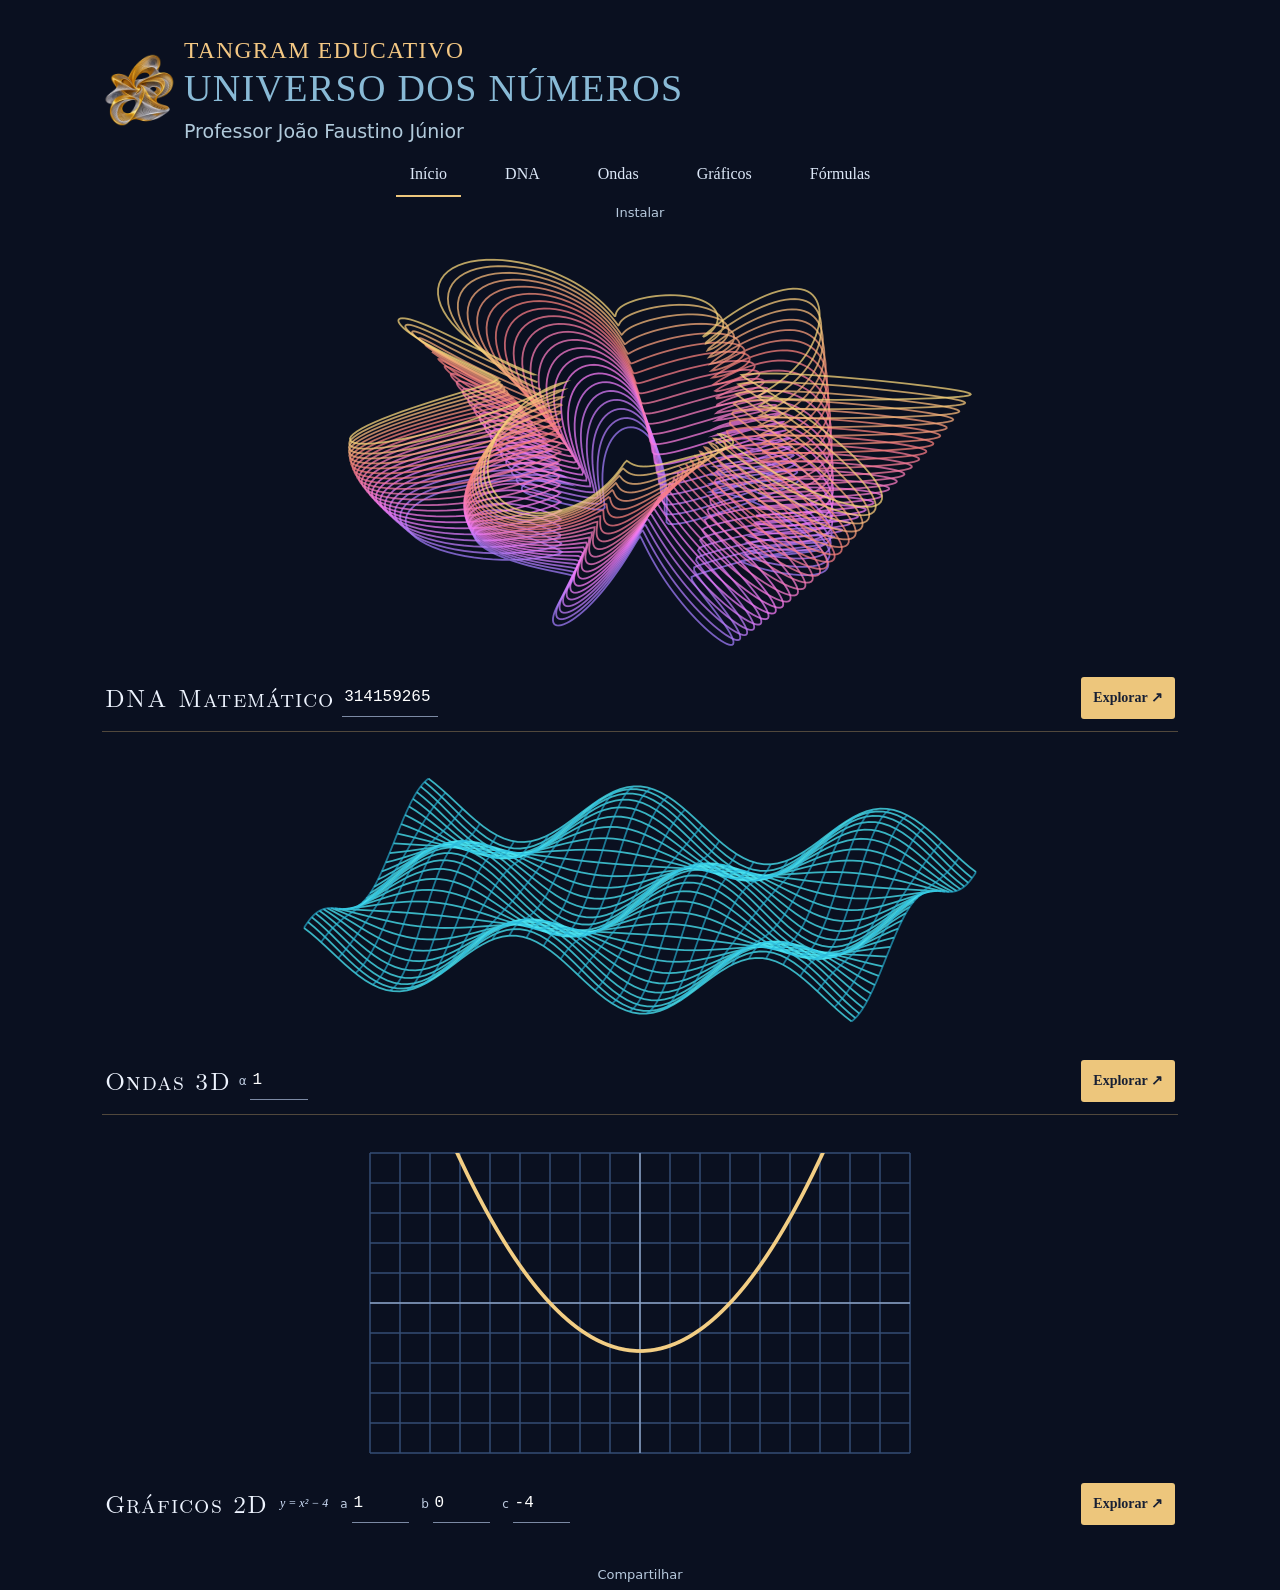
==== index.html @ c6bdda07 "Sincroniza a página e os scripts da seção Fórmulas" ====
<!doctype html>
<html lang="pt-BR"><head><meta charset="utf-8"><meta name="viewport" content="width=device-width,initial-scale=1">
<title>Tangram — Universo dos Números</title>
<style>
*{box-sizing:border-box}body{margin:0;background:#0a1020;color:#eef4ff;font:16px system-ui}header,main{max-width:1120px;margin:auto;padding:22px}header{padding-top:36px}h1{font-size:clamp(30px,6vw,58px);margin:8px 0;letter-spacing:-.04em}h2{margin:0 0 10px}p{color:#bac9df;line-height:1.55}.brand{color:#f3ce84;font-weight:700}nav,.tools{display:flex;gap:8px;flex-wrap:wrap}button{cursor:pointer;border:1px solid #41557a;border-radius:10px;padding:10px 14px;background:#15233f;color:inherit;font:inherit}button[aria-current=true],button[aria-pressed=true]{background:#f3ce84;color:#17223c}button:focus-visible,input:focus-visible{outline:2px solid #70dbef;outline-offset:3px}.lab{display:grid;grid-template-columns:minmax(0,2fr) minmax(245px,1fr);gap:16px}.card{border:1px solid #304365;border-radius:18px;padding:16px;background:#101b31}label{display:block;margin:12px 0}input[type=range]{width:100%;accent-color:#f3ce84}canvas{display:block;width:100%;height:clamp(300px,48vw,480px);background:#080f1f;border-radius:12px}.legend{display:flex;flex-wrap:wrap;gap:16px;margin-top:12px}.ref{color:#75d9ef}.current{color:#f3ce84}table{width:100%;border-collapse:collapse;text-align:right;font-variant-numeric:tabular-nums}th,td{padding:7px;border-bottom:1px solid #304365}iframe{width:100%;height:78vh;border:1px solid #304365;border-radius:16px}[hidden]{display:none!important}@media(max-width:680px){.lab{grid-template-columns:1fr}header,main{padding:14px}}

.feature-grid{display:grid;grid-template-columns:repeat(2,minmax(0,1fr));gap:16px}.feature{border:1px solid #344568;border-radius:20px;overflow:hidden;background:#101b31}.feature canvas{height:clamp(190px,26vw,300px);border-radius:0}.feature-copy{padding:20px}.feature-copy p{margin:0 0 16px}.feature-copy button{background:#f3ce84;color:#17223c;font-weight:700}.feature.waves button{background:#9ce7f2}.feature h2{font-size:clamp(23px,3vw,34px)}@media(max-width:620px){.feature-grid{grid-template-columns:1fr}}

.feature.graph{grid-column:1/-1}.feature-copy{padding:12px 16px}.feature h2{margin:0 0 8px;font-size:clamp(20px,2.8vw,27px)}.feature h2 span{font:italic 1.2em Georgia,serif;color:#f3ce84;margin-right:.28em}.waves h2 span{color:#9ce7f2}.graph h2 span{color:#aabfff}.feature-actions{display:flex;align-items:center;flex-wrap:wrap;gap:8px}.feature-actions label{margin:0;color:#bfcde2;font-size:13px}.feature-actions input{color:#fff;background:#080f1f;border:1px solid #53678a;border-radius:8px;padding:8px;font:16px ui-monospace,monospace;width:6ch}.feature-actions input[type=text]{width:min(15ch,46vw)}.feature-actions button{margin-left:auto;padding:8px 12px;font-size:14px}.formula-text{font:italic 16px Georgia,serif;color:#d5e5ff}.feature canvas{height:clamp(200px,28vw,345px);background:radial-gradient(ellipse at 50% 50%,#172644,#080f1f 75%)}.graph canvas{height:clamp(190px,24vw,285px)}.sr-only{position:absolute;width:1px;height:1px;overflow:hidden;clip-path:inset(50%)}@media(max-width:620px){header{padding-bottom:3px}nav button{font-size:13px;padding:8px 10px}.feature canvas{height:clamp(180px,51vw,260px)}}
.feature-copy{padding:9px 13px}.feature h2{font-size:clamp(17px,2.4vw,23px);margin-bottom:5px}.feature-actions label,.formula-text{font-size:12px}.feature-actions button{min-height:42px}.lab p{font-size:13px}@media(max-width:620px){.feature canvas{height:clamp(195px,55vw,290px)}}</style><link rel="stylesheet" href="titulos.css"><link rel="stylesheet" href="familia.css"><link rel="stylesheet" href="identidade/logo.css"><link rel="icon" href="identidade/favicon.png" type="image/png"><link rel="apple-touch-icon" href="identidade/apple-touch-icon.png"><link rel="stylesheet" href="galeria.css"><link rel="manifest" href="manifest.webmanifest"><meta name="theme-color" content="#0a1020"><meta property="og:type" content="website">
<meta property="og:title" content="Universo dos Números — Tangram Educativo">
<meta property="og:description" content="Transforme sequências em esculturas 3D e explore ondas, fractais e gráficos interativos.">
<meta property="og:url" content="https://joaofaustinojr.github.io/universo-dos-numeros/">
<meta property="og:image" content="https://joaofaustinojr.github.io/universo-dos-numeros/identidade/app-maskable-512.png">
<meta property="og:image:type" content="image/png">
<meta property="og:image:width" content="512">
<meta property="og:image:height" content="512">
<meta property="og:image:alt" content="Escultura matemática dourada e prateada">
<meta property="og:locale" content="pt_BR">
</head><body>
<header><div class="family-brand"><div class="family-wordmark">
  <h1><span class="family-name">Tangram Educativo</span> <span class="family-product"><span aria-hidden="true">/</span> Universo dos Números</span></h1>
  <p class="family-author">Professor João Faustino Júnior</p></div>
  <img class="family-emblem" src="identidade/escultura.webp" width="64" height="64" alt="">
</div>
<nav aria-label="Laboratórios"><button data-view="inicio">Início</button><button data-view="dna">DNA</button><button data-view="formas">Ondas</button><button data-view="grafico">Gráficos</button><button data-view="formulas">Fórmulas</button></nav><div class="app-actions"><button type="button" id="install-app">Instalar</button></div></header>
<main><section id="inicio" class="feature-grid" aria-label="Experiências em destaque">
<article class="feature"><canvas id="dnaPreview" role="img" aria-label="Escultura da sequência"></canvas><div class="feature-copy"><h2><span aria-hidden="true">φ</span> DNA Matemático</h2><div class="feature-actions"><label><span class="sr-only">Sequência</span><input id="homeSeed" type="text" inputmode="numeric" pattern="[0-9]+" maxlength="32" value="314159265"></label><button data-open="dna">Explorar <span aria-hidden="true">↗</span></button></div></div></article>
<article class="feature waves"><canvas id="wavePreview" role="img" aria-label="Superfície da onda"></canvas><div class="feature-copy"><h2><span aria-hidden="true">λ</span> Ondas 3D</h2><div class="feature-actions"><label><span aria-hidden="true">α</span><span class="sr-only">Amplitude</span> <input id="homeAmplitude" type="number" min="0" max="3" step=".1" value="1"></label><span class="formula-text">z = α sen(x) cos(y)</span><button data-open="formas">Explorar <span aria-hidden="true">↗</span></button></div></div></article>
<article class="feature graph"><canvas id="graphPreview" role="img" aria-label="Gráfico da função quadrática"></canvas><div class="feature-copy"><h2><span aria-hidden="true">Δ</span> Gráficos 2D</h2><div class="feature-actions"><span id="homeEquation" class="formula-text"></span><label>a <input data-coefficient="a" type="number" min="-3" max="3" step=".5"></label><label>b <input data-coefficient="b" type="number" min="-8" max="8" step=".5"></label><label>c <input data-coefficient="c" type="number" min="-12" max="12" step=".5"></label><button data-open="grafico">Explorar <span aria-hidden="true">↗</span></button></div></div></article>
</section><section id="grafico" class="lab" hidden>
<div class="card"><h2>Laboratório de Equações 2D</h2><p>Compare a função de referência com <strong>y = ax² + bx + c</strong>. O que acontece com as raízes quando você altera apenas c?</p>
<canvas id="plot" role="img" aria-label="Gráfico cartesiano das duas funções"></canvas>
<div class="legend"><span class="ref">┄ Referência y = x²</span><strong class="current" id="equation"></strong></div></div>
<div class="card"><h2>Coeficientes</h2>
<label>a <output id="aVal"></output><input id="a" type="range" min="-3" max="3" step=".5"></label>
<label>b <output id="bVal"></output><input id="b" type="range" min="-8" max="8" step=".5"></label>
<label>c <output id="cVal"></output><input id="c" type="range" min="-12" max="12" step=".5"></label>
<div class="tools"><button id="example">Usar x² − 4</button><button id="rootsToggle" aria-pressed="true">Marcar raízes</button></div>
<label>Equações sugeridas <select id="graphPreset">
<option value="">Escolher</option>
<option value="1,0,-4">Parábola · y = x² − 4</option>
<option value="-1,2,3">Arco · y = −x² + 2x + 3</option>
<option value="1,-4,4">Raiz dupla · y = (x − 2)²</option>
<option value="0,2,-1">Reta · y = 2x − 1</option>
</select></label><p id="roots" aria-live="polite"></p>
<table><caption>Tabela de valores</caption><thead><tr><th scope="col">x</th><th scope="col">x²</th><th scope="col">y</th></tr></thead><tbody id="values"></tbody></table><details style="margin:1rem 0"><summary>Fórmula que gera a imagem</summary><label>Colar coeficientes (a; b; c) <input id="paste-coefficients" placeholder="1; -5; 6"></label><button id="apply-coefficients">Aplicar</button><p id="paste-status" role="status"></p><p id="graph-calculation"></p><p>O gráfico liga os pontos (x, y) calculados pela função. Quando y = 0, o ponto está no eixo horizontal e x é uma raiz.</p></details>
</div></section>
<section id="dna" hidden><iframe title="DNA Matemático — Metamorfose V8" src="dna.html"></iframe></section>
<section id="formas" hidden><iframe title="Superfícies 3D, Fibonacci e fractais" src="formas.html"></iframe></section>
<section id="formulas" class="card" hidden><h2>Fórmulas</h2><p>Altere os valores, confira o cálculo e leve o resultado ao gerador.</p><div id="formula-sheets"></div></section></main>
<footer><div class="app-actions"><button type="button" id="share-app">Compartilhar</button></div><p id="app-status" role="status"></p></footer>
<script src="dna-model.js"></script><script src="laboratorio.js?v=5"></script><script src="pwa.js"></script><script src="fichas.js?v=5"></script></body></html>
---- titulos.css ----
@font-face {
  font-family: "Latin Modern Roman Caps";
  src: url("fonts/lmromancaps10-regular.otf") format("opentype");
  font-style: normal;
  font-weight: 400;
  font-display: swap;
}

main h1, main h2 {
  font-family: "Latin Modern Roman Caps", Georgia, serif;
  font-weight: 400;
  letter-spacing: .045em;
}
---- familia.css ----
.family-brand {
  padding-bottom: 17px;
  margin-bottom: 12px;
  border-bottom: 1px solid #53616a;
}

.family-brand h1 {
  margin: 0;
  color: #89bad6;
  font: 400 clamp(19px, 4.1vw, 36px)/1.22 Georgia, serif;
  letter-spacing: .035em;
  text-transform: uppercase;
}

.family-name {
  color: #f3c783;
}

.family-product {
  display: inline-block;
}

.family-author {
  margin: 8px 0 0;
  color: #b1cadb;
  font-size: clamp(14px, 2.6vw, 19px);
  line-height: 1.35;
}

@media (max-width: 480px) {
  .family-product { display: block; }
}
---- identidade/logo.css ----
.family-brand {
  display: flex;
  align-items: center;
  justify-content: flex-start;
  gap: 8px;
}
.family-emblem {
  width: clamp(50px, 9vw, 74px);
  height: auto;
  flex: none;
}
---- galeria.css ----
header { padding-bottom: 0; }
.family-brand { border: 0; padding-bottom: 0; margin-bottom: 8px; }
.family-emblem { order: -1; }
header nav { justify-content: center; gap: clamp(5px, 3vw, 30px); }
header nav button[data-view] {
  color: #dce7f7;
  background: transparent;
  border: 0;
  border-bottom: 2px solid transparent;
  border-radius: 0;
  font-family: Georgia, serif;
  min-height: 44px;
}
header nav button[data-view][aria-current="true"] { border-bottom-color: #edc67c; }
main { padding-top: 6px; }
.feature-grid { grid-template-columns: minmax(0, 1fr); gap: 0; }
.feature, .feature.graph {
  background: transparent;
  border: 0;
  border-radius: 0;
  padding: 8px 0 12px;
}
.feature + .feature { border-top: 1px solid #c8a66a60; }
.feature canvas, .feature.graph canvas {
  height: clamp(180px, 36vw, 360px);
  background: transparent;
}
.feature:first-child canvas { height: clamp(225px, 45vw, 435px); }
.feature-copy, .feature-actions { display: flex; align-items: center; flex-wrap: wrap; gap: 6px 12px; }
.feature-copy { padding: 0 3px; }
.feature h2 { margin: 0; font-size: clamp(15px, 2.5vw, 24px); }
.feature h2 span { display: none; }
.feature-actions { flex: 1 1 auto; }
.feature-actions input {
  background: transparent;
  border: 0;
  border-bottom: 1px solid #7c8aa4;
  border-radius: 0;
  padding: 5px 2px;
  min-height: 38px;
}
.feature-actions input[type="text"] { width: min(11ch, 40vw); }
.feature-actions button {
  background: #edc67c;
  color: #182034;
  border: 0;
  border-radius: 3px;
  font: 600 14px Georgia, serif;
}

.feature .feature-actions button[data-open] { background: #edc67c; }
.feature:not(.graph) .feature-copy {
  display: grid;
  grid-template-columns: auto minmax(0, 1fr);
  gap: 8px;
}
.feature:not(.graph) .feature-actions { flex-wrap: nowrap; gap: 8px; }
.feature:not(.graph) .feature-actions input[type="text"] { width: 10ch; }
.feature.waves .formula-text { display: none; }
.feature.waves canvas { height: clamp(145px, 29vw, 320px); }
@media (max-width: 480px) {
  .family-brand { gap: 6px; }
  .family-emblem { width: 40px; }
  .family-brand h1 { font-size: clamp(11px, 2.85vw, 14px); }
  .family-product { display: inline; }
  .family-author { font-size: 12px; margin-top: 4px; }
  .feature h2 { font-size: clamp(12px, 3.65vw, 17px); }
  .feature .feature-actions button[data-open] { font-size: 12px; padding-inline: 8px; }
  .feature:not(.graph) .feature-actions input[type="text"] { font-size: 16px; width: 9.5ch; }
}

.family-brand .family-name { display: block; font-size: .62em; }
.family-brand .family-product { display: block; font-size: 1em; }
.family-product > [aria-hidden="true"] { display: none; }
.family-brand h1 { font-size: clamp(16px, 3.4vw, 38px); }
@media (max-width: 480px) {
  header nav { gap: 2px; }
  header nav button[data-view] { padding-inline: 7px; }
}
.app-actions { display: flex; justify-content: center; gap: 12px; }
.app-actions button { background: transparent; border: 0; color: #b7c9dd; font-size: 13px; padding: 8px 10px; }
#app-status { text-align: center; font-size: 13px; overflow-wrap: anywhere; }
#app-status:empty { display: none; }
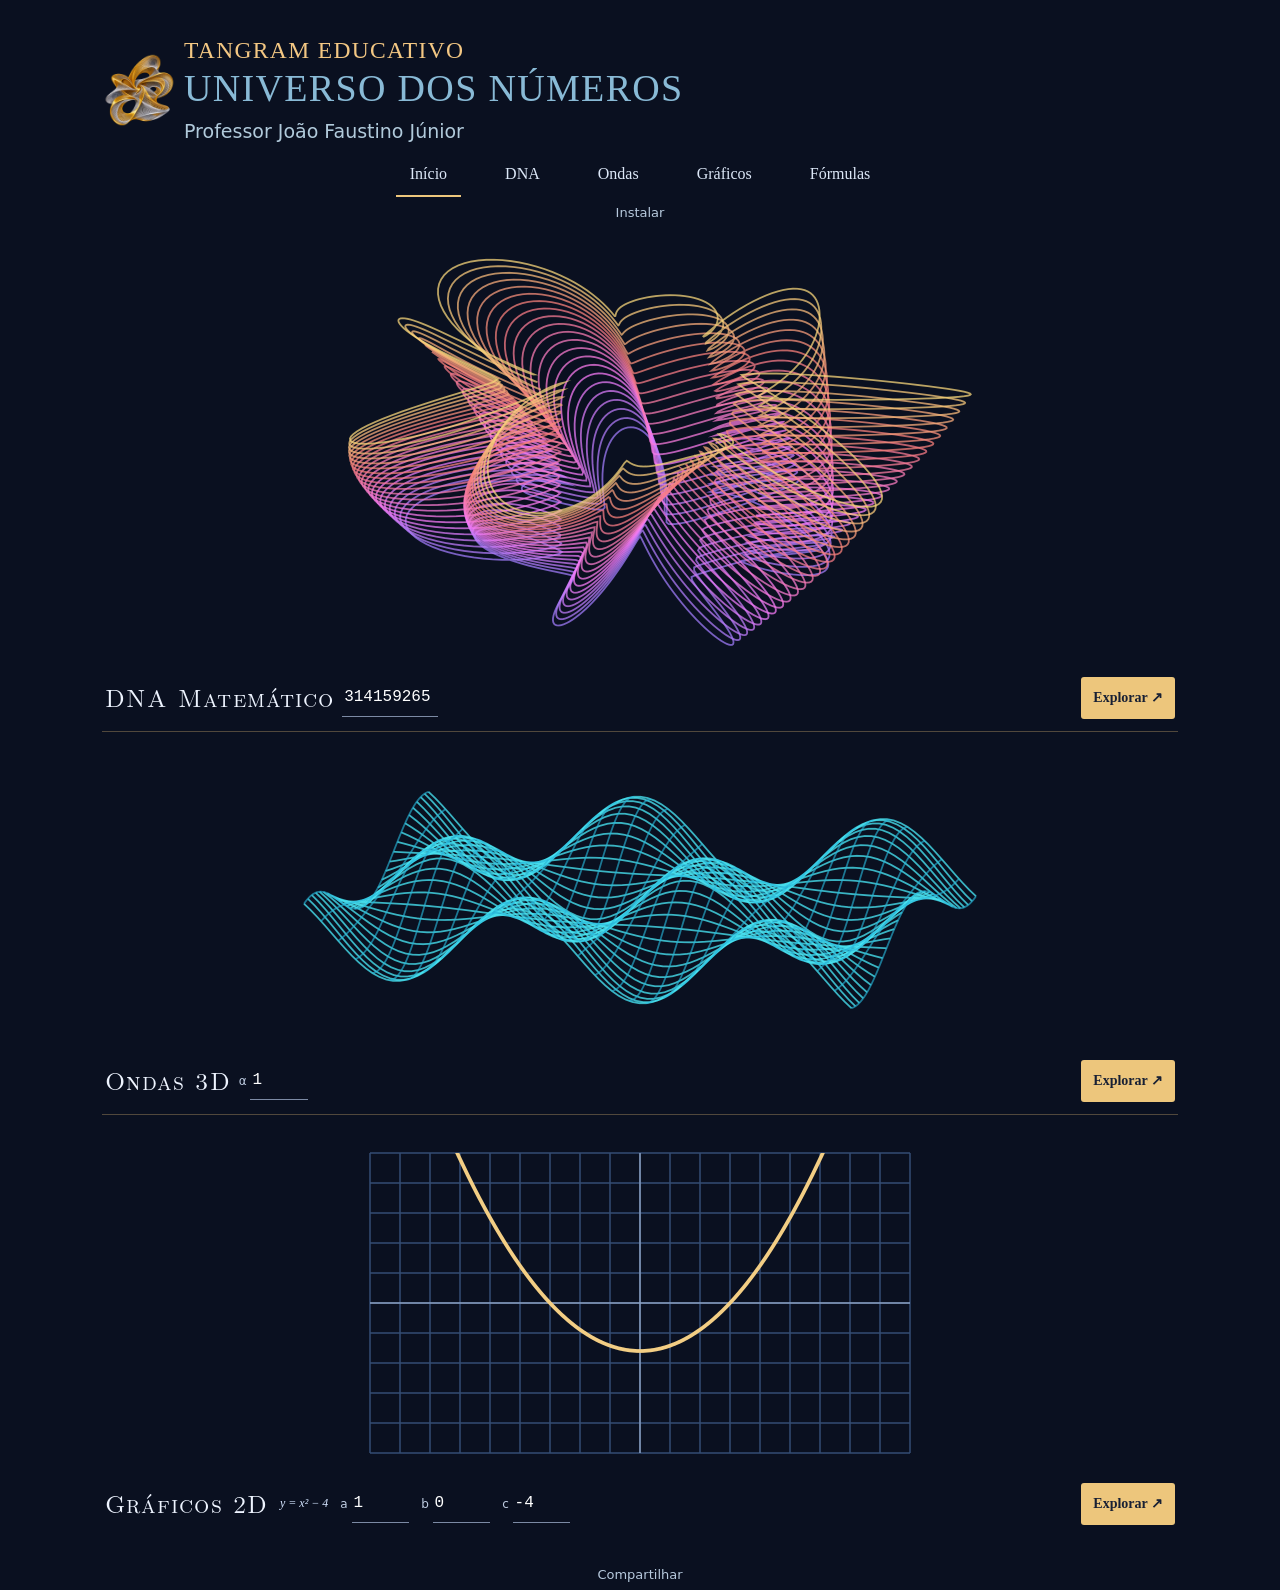
==== commit 65a18619: "Redesenha a prévia das ondas ao editar a amplitude" ====
--- a/index.html
+++ b/index.html
@@ -26,7 +26,7 @@
 <nav aria-label="Laboratórios"><button data-view="inicio">Início</button><button data-view="dna">DNA</button><button data-view="formas">Ondas</button><button data-view="grafico">Gráficos</button><button data-view="formulas">Fórmulas</button></nav><div class="app-actions"><button type="button" id="install-app">Instalar</button></div></header>
 <main><section id="inicio" class="feature-grid" aria-label="Experiências em destaque">
 <article class="feature"><canvas id="dnaPreview" role="img" aria-label="Escultura da sequência"></canvas><div class="feature-copy"><h2><span aria-hidden="true">φ</span> DNA Matemático</h2><div class="feature-actions"><label><span class="sr-only">Sequência</span><input id="homeSeed" type="text" inputmode="numeric" pattern="[0-9]+" maxlength="32" value="314159265"></label><button data-open="dna">Explorar <span aria-hidden="true">↗</span></button></div></div></article>
-<article class="feature waves"><canvas id="wavePreview" role="img" aria-label="Superfície da onda"></canvas><div class="feature-copy"><h2><span aria-hidden="true">λ</span> Ondas 3D</h2><div class="feature-actions"><label><span aria-hidden="true">α</span><span class="sr-only">Amplitude</span> <input id="homeAmplitude" type="number" min="0" max="3" step=".1" value="1"></label><span class="formula-text">z = α sen(x) cos(y)</span><button data-open="formas">Explorar <span aria-hidden="true">↗</span></button></div></div></article>
+<article class="feature waves"><canvas id="wavePreview" role="img" aria-label="Superfície da onda"></canvas><div class="feature-copy"><h2><span aria-hidden="true">λ</span> Ondas 3D</h2><div class="feature-actions"><label><span aria-hidden="true">α</span><span class="sr-only">Amplitude</span> <input id="homeAmplitude" type="number" min="0" max="3" step="any" inputmode="decimal" value="1"></label><span class="formula-text">z = α sen(x) cos(y)</span><button data-open="formas">Explorar <span aria-hidden="true">↗</span></button></div></div></article>
 <article class="feature graph"><canvas id="graphPreview" role="img" aria-label="Gráfico da função quadrática"></canvas><div class="feature-copy"><h2><span aria-hidden="true">Δ</span> Gráficos 2D</h2><div class="feature-actions"><span id="homeEquation" class="formula-text"></span><label>a <input data-coefficient="a" type="number" min="-3" max="3" step=".5"></label><label>b <input data-coefficient="b" type="number" min="-8" max="8" step=".5"></label><label>c <input data-coefficient="c" type="number" min="-12" max="12" step=".5"></label><button data-open="grafico">Explorar <span aria-hidden="true">↗</span></button></div></div></article>
 </section><section id="grafico" class="lab" hidden>
 <div class="card"><h2>Laboratório de Equações 2D</h2><p>Compare a função de referência com <strong>y = ax² + bx + c</strong>. O que acontece com as raízes quando você altera apenas c?</p>
@@ -50,4 +50,4 @@
 <section id="formas" hidden><iframe title="Superfícies 3D, Fibonacci e fractais" src="formas.html"></iframe></section>
 <section id="formulas" class="card" hidden><h2>Fórmulas</h2><p>Altere os valores, confira o cálculo e leve o resultado ao gerador.</p><div id="formula-sheets"></div></section></main>
 <footer><div class="app-actions"><button type="button" id="share-app">Compartilhar</button></div><p id="app-status" role="status"></p></footer>
-<script src="dna-model.js"></script><script src="laboratorio.js?v=5"></script><script src="pwa.js"></script><script src="fichas.js?v=5"></script></body></html>
+<script src="dna-model.js"></script><script src="laboratorio.js?v=8"></script><script src="pwa.js"></script><script src="fichas.js?v=7"></script></body></html>
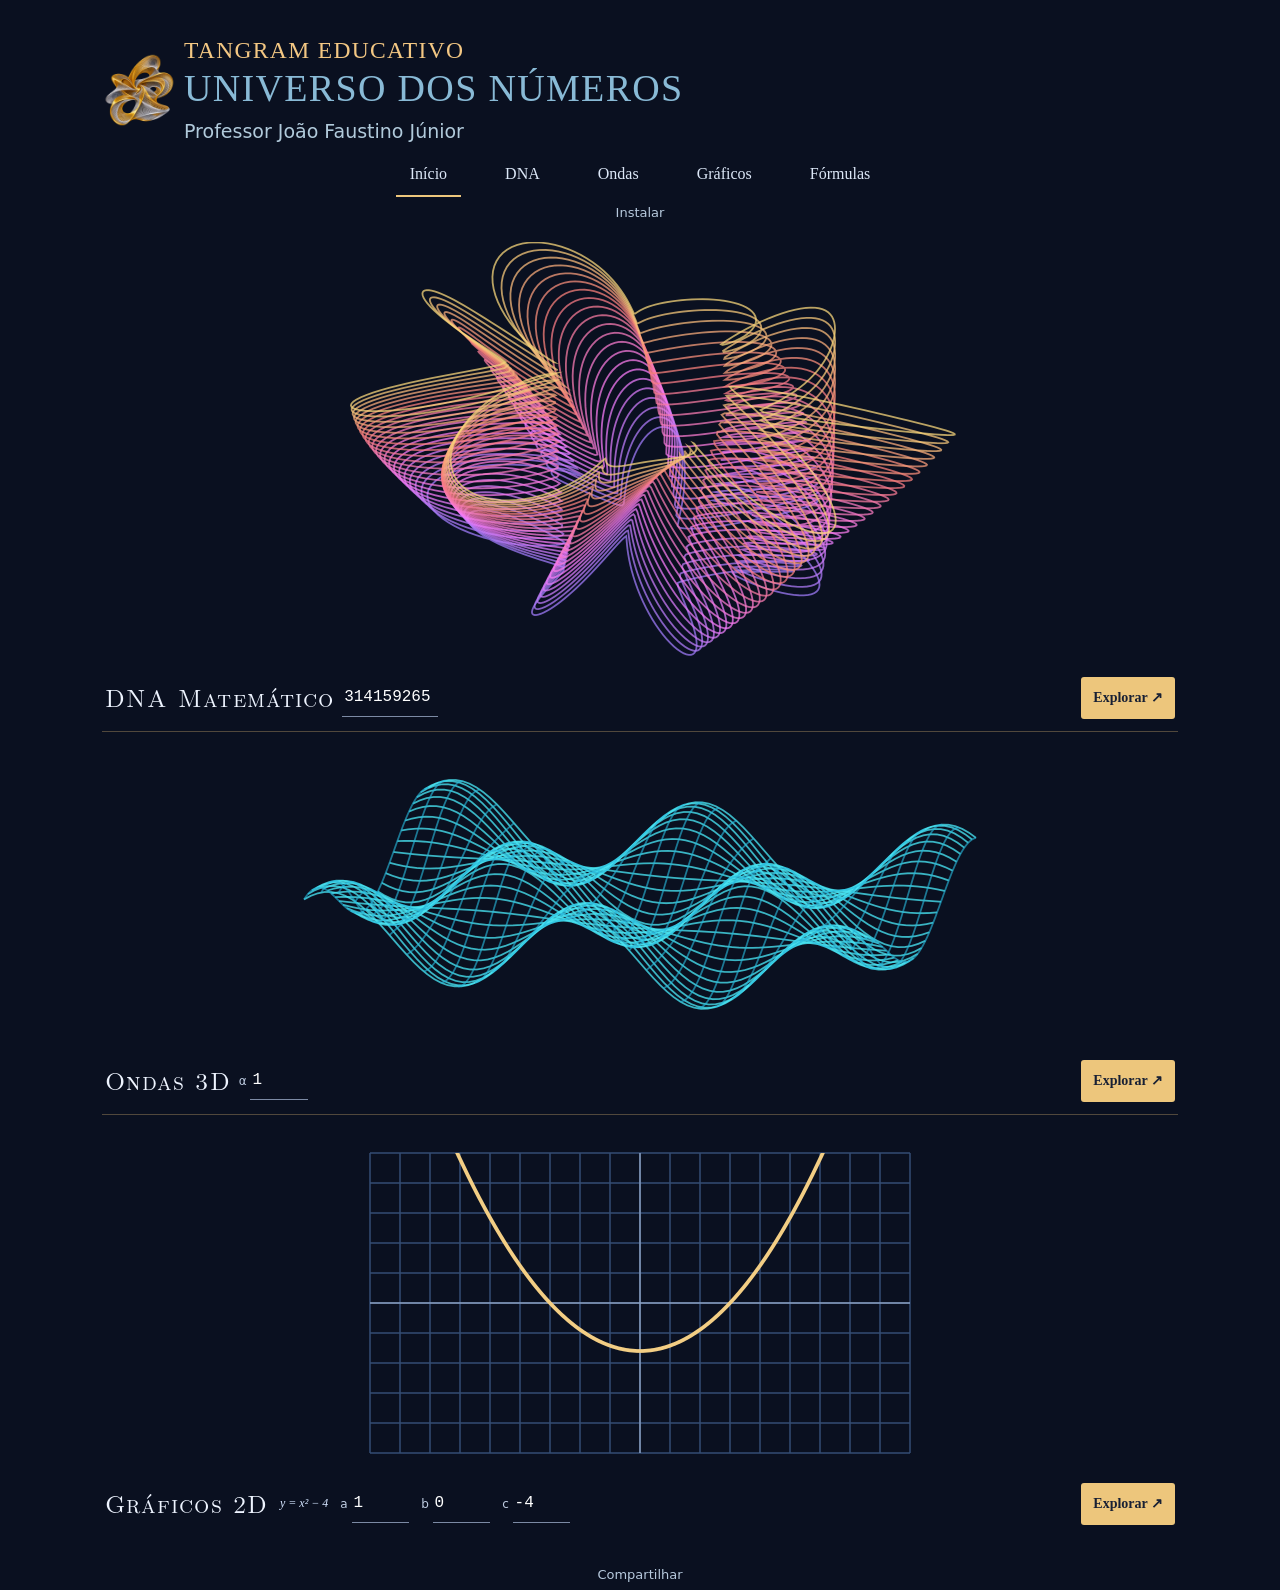
==== commit b23d8510: "Anima suavemente o DNA e as ondas na galeria" ====
--- a/index.html
+++ b/index.html
@@ -50,4 +50,4 @@
 <section id="formas" hidden><iframe title="Superfícies 3D, Fibonacci e fractais" src="formas.html"></iframe></section>
 <section id="formulas" class="card" hidden><h2>Fórmulas</h2><p>Altere os valores, confira o cálculo e leve o resultado ao gerador.</p><div id="formula-sheets"></div></section></main>
 <footer><div class="app-actions"><button type="button" id="share-app">Compartilhar</button></div><p id="app-status" role="status"></p></footer>
-<script src="dna-model.js"></script><script src="laboratorio.js?v=8"></script><script src="pwa.js"></script><script src="fichas.js?v=7"></script></body></html>
+<script src="dna-model.js"></script><script src="laboratorio.js?v=9"></script><script src="pwa.js"></script><script src="fichas.js?v=7"></script></body></html>
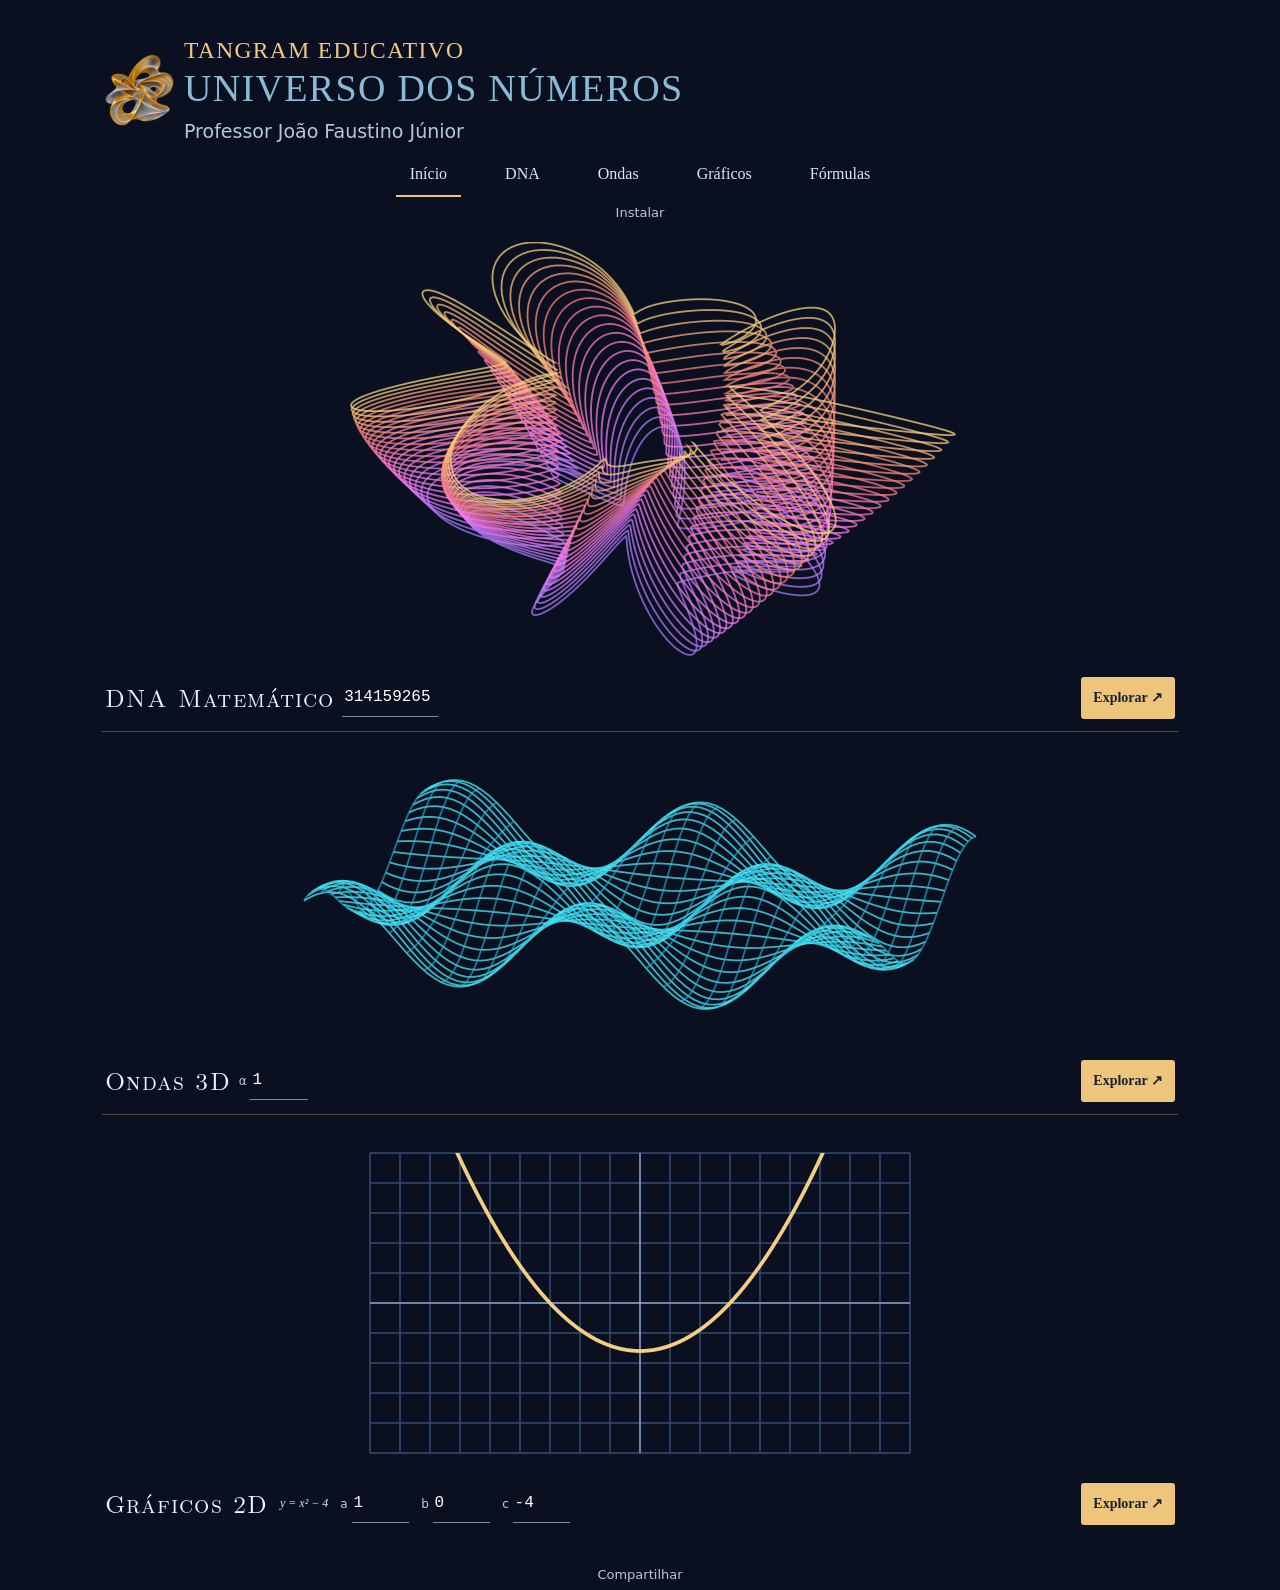
==== commit d89dc7ce: "Integra Google Analytics ao Universo dos Números" ====
--- a/index.html
+++ b/index.html
@@ -1,6 +1,13 @@
 <!doctype html>
 <html lang="pt-BR"><head><meta charset="utf-8"><meta name="viewport" content="width=device-width,initial-scale=1">
 <title>Tangram — Universo dos Números</title>
+<script async src="https://www.googletagmanager.com/gtag/js?id=G-KXDY9J9N3V"></script>
+<script>
+  window.dataLayer = window.dataLayer || [];
+  function gtag() { window.dataLayer.push(arguments); }
+  gtag('js', new Date());
+  gtag('config', 'G-KXDY9J9N3V');
+</script>
 <style>
 *{box-sizing:border-box}body{margin:0;background:#0a1020;color:#eef4ff;font:16px system-ui}header,main{max-width:1120px;margin:auto;padding:22px}header{padding-top:36px}h1{font-size:clamp(30px,6vw,58px);margin:8px 0;letter-spacing:-.04em}h2{margin:0 0 10px}p{color:#bac9df;line-height:1.55}.brand{color:#f3ce84;font-weight:700}nav,.tools{display:flex;gap:8px;flex-wrap:wrap}button{cursor:pointer;border:1px solid #41557a;border-radius:10px;padding:10px 14px;background:#15233f;color:inherit;font:inherit}button[aria-current=true],button[aria-pressed=true]{background:#f3ce84;color:#17223c}button:focus-visible,input:focus-visible{outline:2px solid #70dbef;outline-offset:3px}.lab{display:grid;grid-template-columns:minmax(0,2fr) minmax(245px,1fr);gap:16px}.card{border:1px solid #304365;border-radius:18px;padding:16px;background:#101b31}label{display:block;margin:12px 0}input[type=range]{width:100%;accent-color:#f3ce84}canvas{display:block;width:100%;height:clamp(300px,48vw,480px);background:#080f1f;border-radius:12px}.legend{display:flex;flex-wrap:wrap;gap:16px;margin-top:12px}.ref{color:#75d9ef}.current{color:#f3ce84}table{width:100%;border-collapse:collapse;text-align:right;font-variant-numeric:tabular-nums}th,td{padding:7px;border-bottom:1px solid #304365}iframe{width:100%;height:78vh;border:1px solid #304365;border-radius:16px}[hidden]{display:none!important}@media(max-width:680px){.lab{grid-template-columns:1fr}header,main{padding:14px}}
 
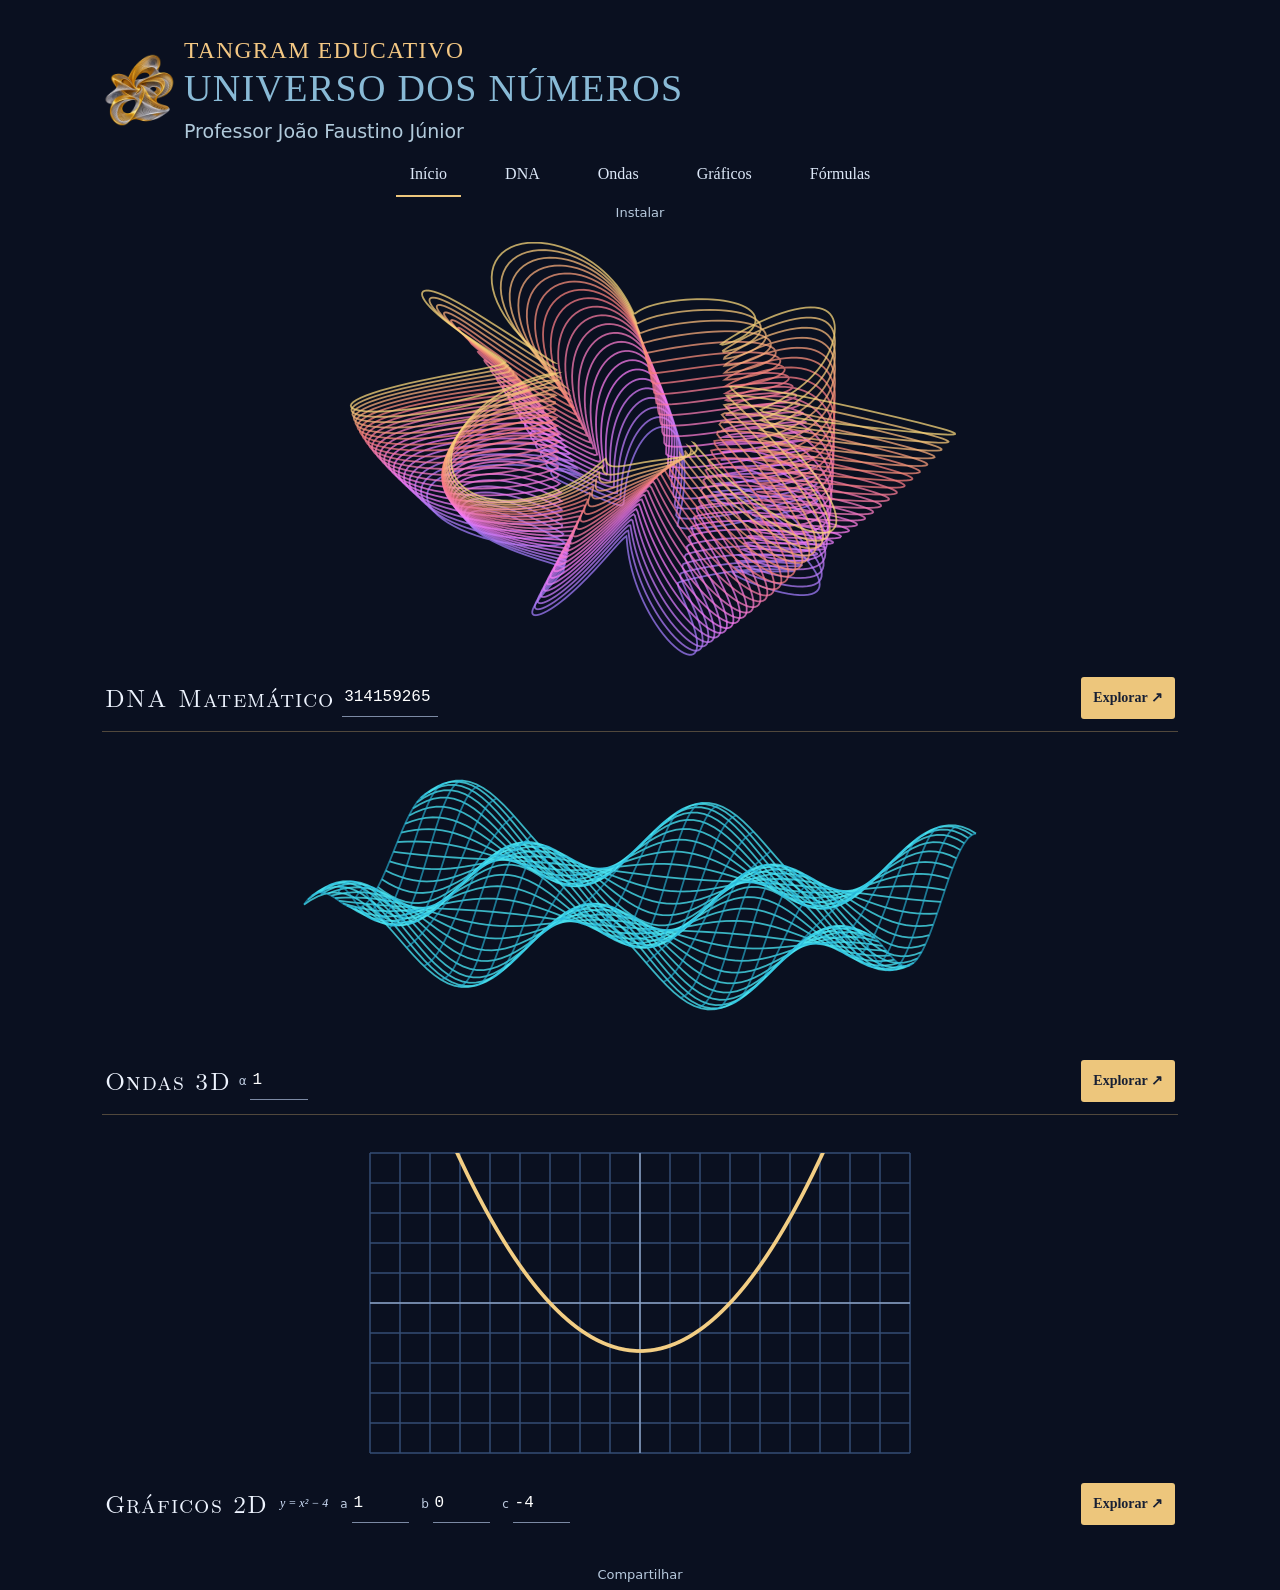
==== commit dcceacc6: "Materializa DNA e ondas em tela cheia" ====
--- a/index.html
+++ b/index.html
@@ -14,7 +14,7 @@
 .feature-grid{display:grid;grid-template-columns:repeat(2,minmax(0,1fr));gap:16px}.feature{border:1px solid #344568;border-radius:20px;overflow:hidden;background:#101b31}.feature canvas{height:clamp(190px,26vw,300px);border-radius:0}.feature-copy{padding:20px}.feature-copy p{margin:0 0 16px}.feature-copy button{background:#f3ce84;color:#17223c;font-weight:700}.feature.waves button{background:#9ce7f2}.feature h2{font-size:clamp(23px,3vw,34px)}@media(max-width:620px){.feature-grid{grid-template-columns:1fr}}
 
 .feature.graph{grid-column:1/-1}.feature-copy{padding:12px 16px}.feature h2{margin:0 0 8px;font-size:clamp(20px,2.8vw,27px)}.feature h2 span{font:italic 1.2em Georgia,serif;color:#f3ce84;margin-right:.28em}.waves h2 span{color:#9ce7f2}.graph h2 span{color:#aabfff}.feature-actions{display:flex;align-items:center;flex-wrap:wrap;gap:8px}.feature-actions label{margin:0;color:#bfcde2;font-size:13px}.feature-actions input{color:#fff;background:#080f1f;border:1px solid #53678a;border-radius:8px;padding:8px;font:16px ui-monospace,monospace;width:6ch}.feature-actions input[type=text]{width:min(15ch,46vw)}.feature-actions button{margin-left:auto;padding:8px 12px;font-size:14px}.formula-text{font:italic 16px Georgia,serif;color:#d5e5ff}.feature canvas{height:clamp(200px,28vw,345px);background:radial-gradient(ellipse at 50% 50%,#172644,#080f1f 75%)}.graph canvas{height:clamp(190px,24vw,285px)}.sr-only{position:absolute;width:1px;height:1px;overflow:hidden;clip-path:inset(50%)}@media(max-width:620px){header{padding-bottom:3px}nav button{font-size:13px;padding:8px 10px}.feature canvas{height:clamp(180px,51vw,260px)}}
-.feature-copy{padding:9px 13px}.feature h2{font-size:clamp(17px,2.4vw,23px);margin-bottom:5px}.feature-actions label,.formula-text{font-size:12px}.feature-actions button{min-height:42px}.lab p{font-size:13px}@media(max-width:620px){.feature canvas{height:clamp(195px,55vw,290px)}}</style><link rel="stylesheet" href="titulos.css"><link rel="stylesheet" href="familia.css"><link rel="stylesheet" href="identidade/logo.css"><link rel="icon" href="identidade/favicon.png" type="image/png"><link rel="apple-touch-icon" href="identidade/apple-touch-icon.png"><link rel="stylesheet" href="galeria.css"><link rel="manifest" href="manifest.webmanifest"><meta name="theme-color" content="#0a1020"><meta property="og:type" content="website">
+.feature-copy{padding:9px 13px}.feature h2{font-size:clamp(17px,2.4vw,23px);margin-bottom:5px}.feature-actions label,.formula-text{font-size:12px}.feature-actions button{min-height:42px}.lab p{font-size:13px}@media(max-width:620px){.feature canvas{height:clamp(195px,55vw,290px)}}iframe.stage-expanded{position:fixed;inset:0;width:100%;height:100%;height:100dvh;z-index:9999;border:0;border-radius:0;background:#080f21}body:has(iframe.stage-expanded){overflow:hidden}</style><link rel="stylesheet" href="titulos.css"><link rel="stylesheet" href="familia.css"><link rel="stylesheet" href="identidade/logo.css"><link rel="icon" href="identidade/favicon.png" type="image/png"><link rel="apple-touch-icon" href="identidade/apple-touch-icon.png"><link rel="stylesheet" href="galeria.css"><link rel="manifest" href="manifest.webmanifest"><meta name="theme-color" content="#0a1020"><meta property="og:type" content="website">
 <meta property="og:title" content="Universo dos Números — Tangram Educativo">
 <meta property="og:description" content="Transforme sequências em esculturas 3D e explore ondas, fractais e gráficos interativos.">
 <meta property="og:url" content="https://joaofaustinojr.github.io/universo-dos-numeros/">
@@ -53,8 +53,8 @@
 </select></label><p id="roots" aria-live="polite"></p>
 <table><caption>Tabela de valores</caption><thead><tr><th scope="col">x</th><th scope="col">x²</th><th scope="col">y</th></tr></thead><tbody id="values"></tbody></table><details style="margin:1rem 0"><summary>Fórmula que gera a imagem</summary><label>Colar coeficientes (a; b; c) <input id="paste-coefficients" placeholder="1; -5; 6"></label><button id="apply-coefficients">Aplicar</button><p id="paste-status" role="status"></p><p id="graph-calculation"></p><p>O gráfico liga os pontos (x, y) calculados pela função. Quando y = 0, o ponto está no eixo horizontal e x é uma raiz.</p></details>
 </div></section>
-<section id="dna" hidden><iframe title="DNA Matemático — Metamorfose V8" src="dna.html"></iframe></section>
-<section id="formas" hidden><iframe title="Superfícies 3D, Fibonacci e fractais" src="formas.html"></iframe></section>
+<section id="dna" hidden><iframe title="DNA Matemático — Metamorfose V8" src="dna.html?v=10"></iframe></section>
+<section id="formas" hidden><iframe title="Superfícies 3D, Fibonacci e fractais" src="formas.html?v=10"></iframe></section>
 <section id="formulas" class="card" hidden><h2>Fórmulas</h2><p>Altere os valores, confira o cálculo e leve o resultado ao gerador.</p><div id="formula-sheets"></div></section></main>
 <footer><div class="app-actions"><button type="button" id="share-app">Compartilhar</button></div><p id="app-status" role="status"></p></footer>
 <script src="dna-model.js"></script><script src="laboratorio.js?v=9"></script><script src="pwa.js"></script><script src="fichas.js?v=7"></script></body></html>
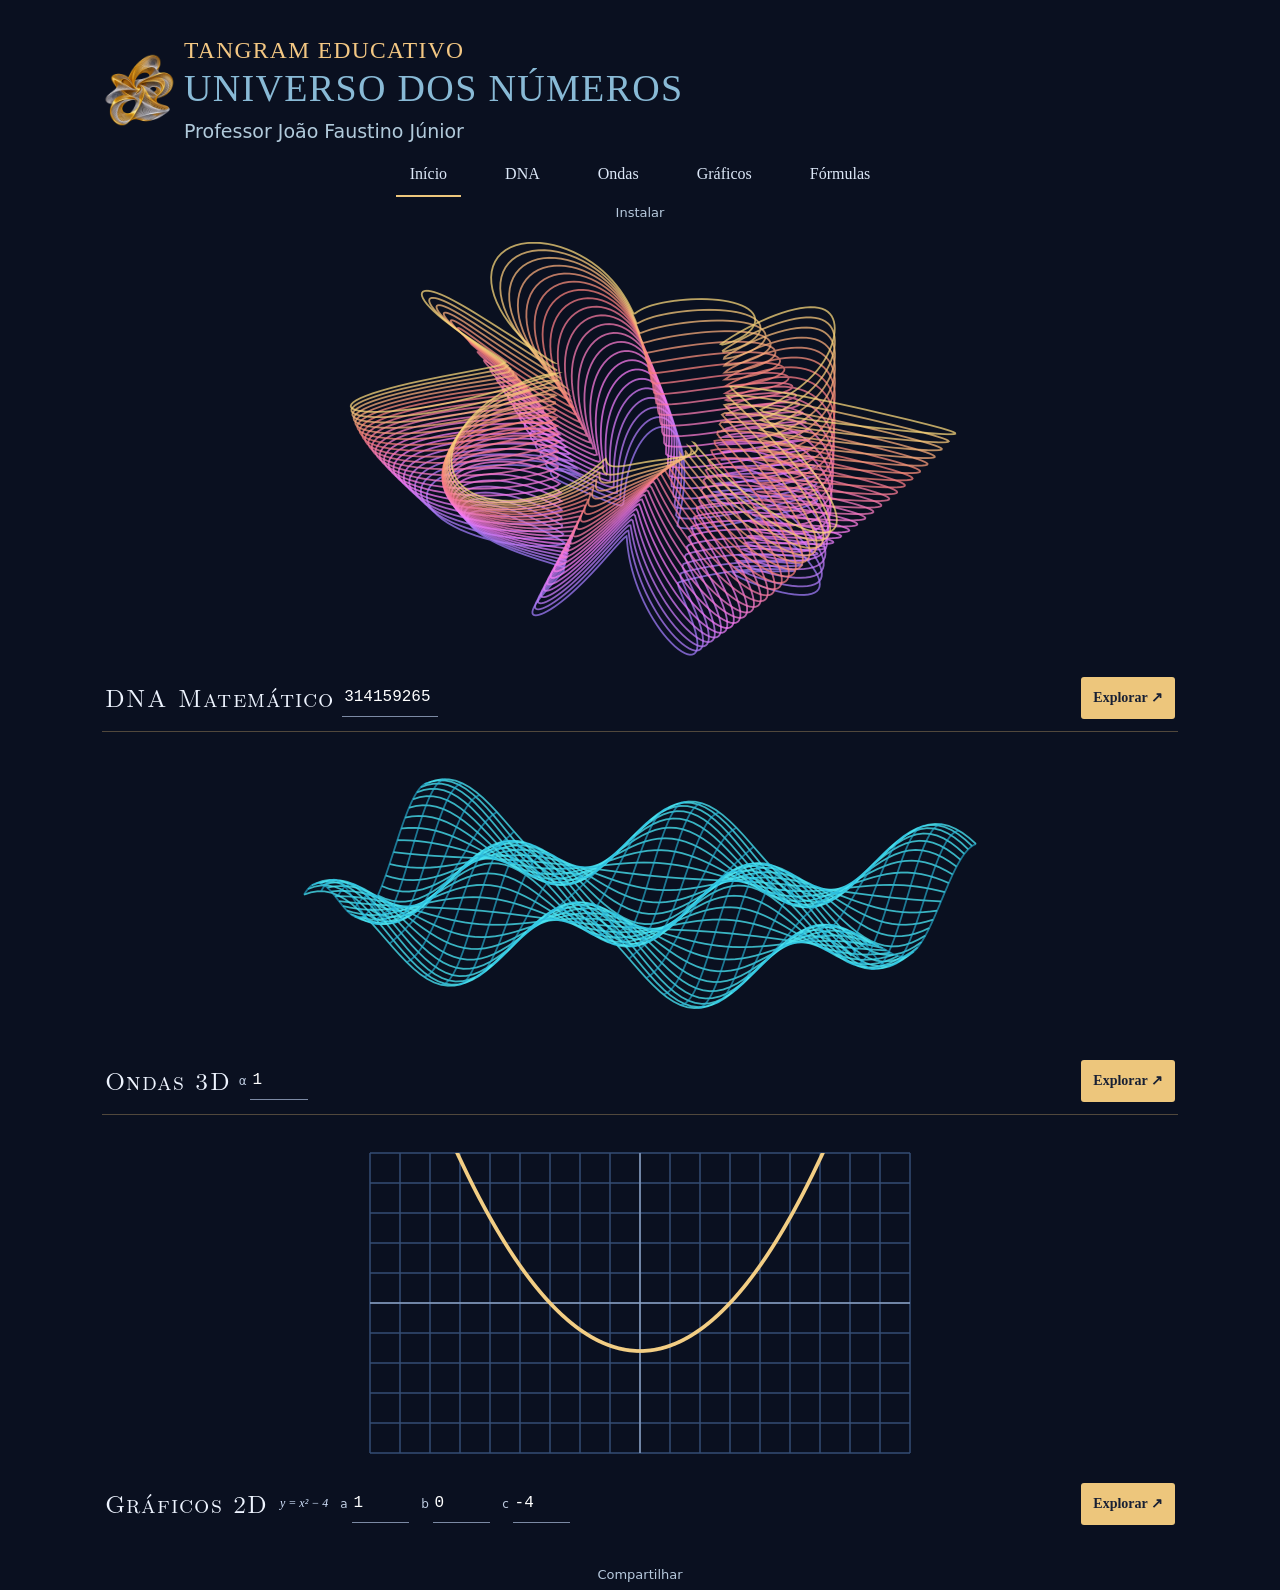
==== commit 9fad22f5: "Diversifica as famílias de esculturas do DNA Matemático" ====
--- a/index.html
+++ b/index.html
@@ -53,8 +53,8 @@
 </select></label><p id="roots" aria-live="polite"></p>
 <table><caption>Tabela de valores</caption><thead><tr><th scope="col">x</th><th scope="col">x²</th><th scope="col">y</th></tr></thead><tbody id="values"></tbody></table><details style="margin:1rem 0"><summary>Fórmula que gera a imagem</summary><label>Colar coeficientes (a; b; c) <input id="paste-coefficients" placeholder="1; -5; 6"></label><button id="apply-coefficients">Aplicar</button><p id="paste-status" role="status"></p><p id="graph-calculation"></p><p>O gráfico liga os pontos (x, y) calculados pela função. Quando y = 0, o ponto está no eixo horizontal e x é uma raiz.</p></details>
 </div></section>
-<section id="dna" hidden><iframe title="DNA Matemático — Metamorfose V8" src="dna.html?v=10"></iframe></section>
+<section id="dna" hidden><iframe title="DNA Matemático — Metamorfose V8" src="dna.html?v=11"></iframe></section>
 <section id="formas" hidden><iframe title="Superfícies 3D, Fibonacci e fractais" src="formas.html?v=10"></iframe></section>
 <section id="formulas" class="card" hidden><h2>Fórmulas</h2><p>Altere os valores, confira o cálculo e leve o resultado ao gerador.</p><div id="formula-sheets"></div></section></main>
 <footer><div class="app-actions"><button type="button" id="share-app">Compartilhar</button></div><p id="app-status" role="status"></p></footer>
-<script src="dna-model.js"></script><script src="laboratorio.js?v=9"></script><script src="pwa.js"></script><script src="fichas.js?v=7"></script></body></html>
+<script src="dna-model.js?v=11"></script><script src="laboratorio.js?v=9"></script><script src="pwa.js"></script><script src="fichas.js?v=7"></script></body></html>
